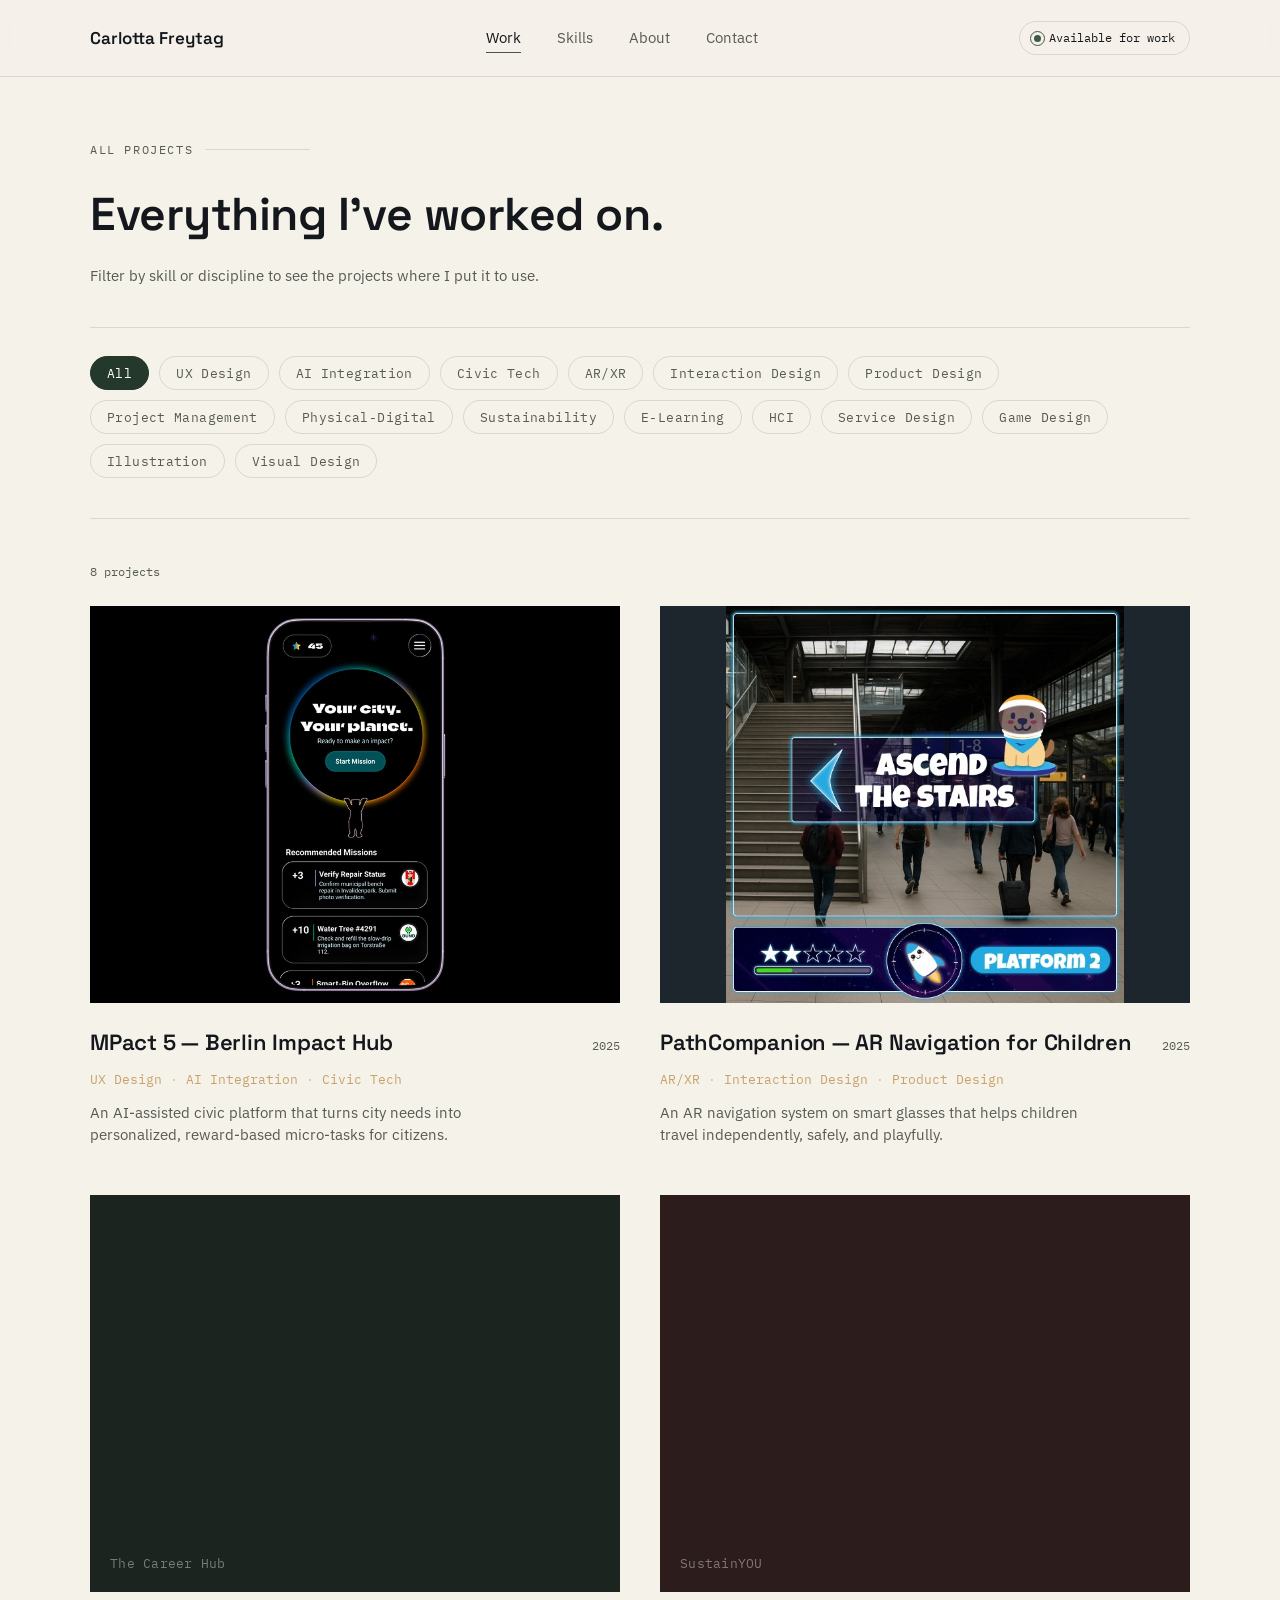
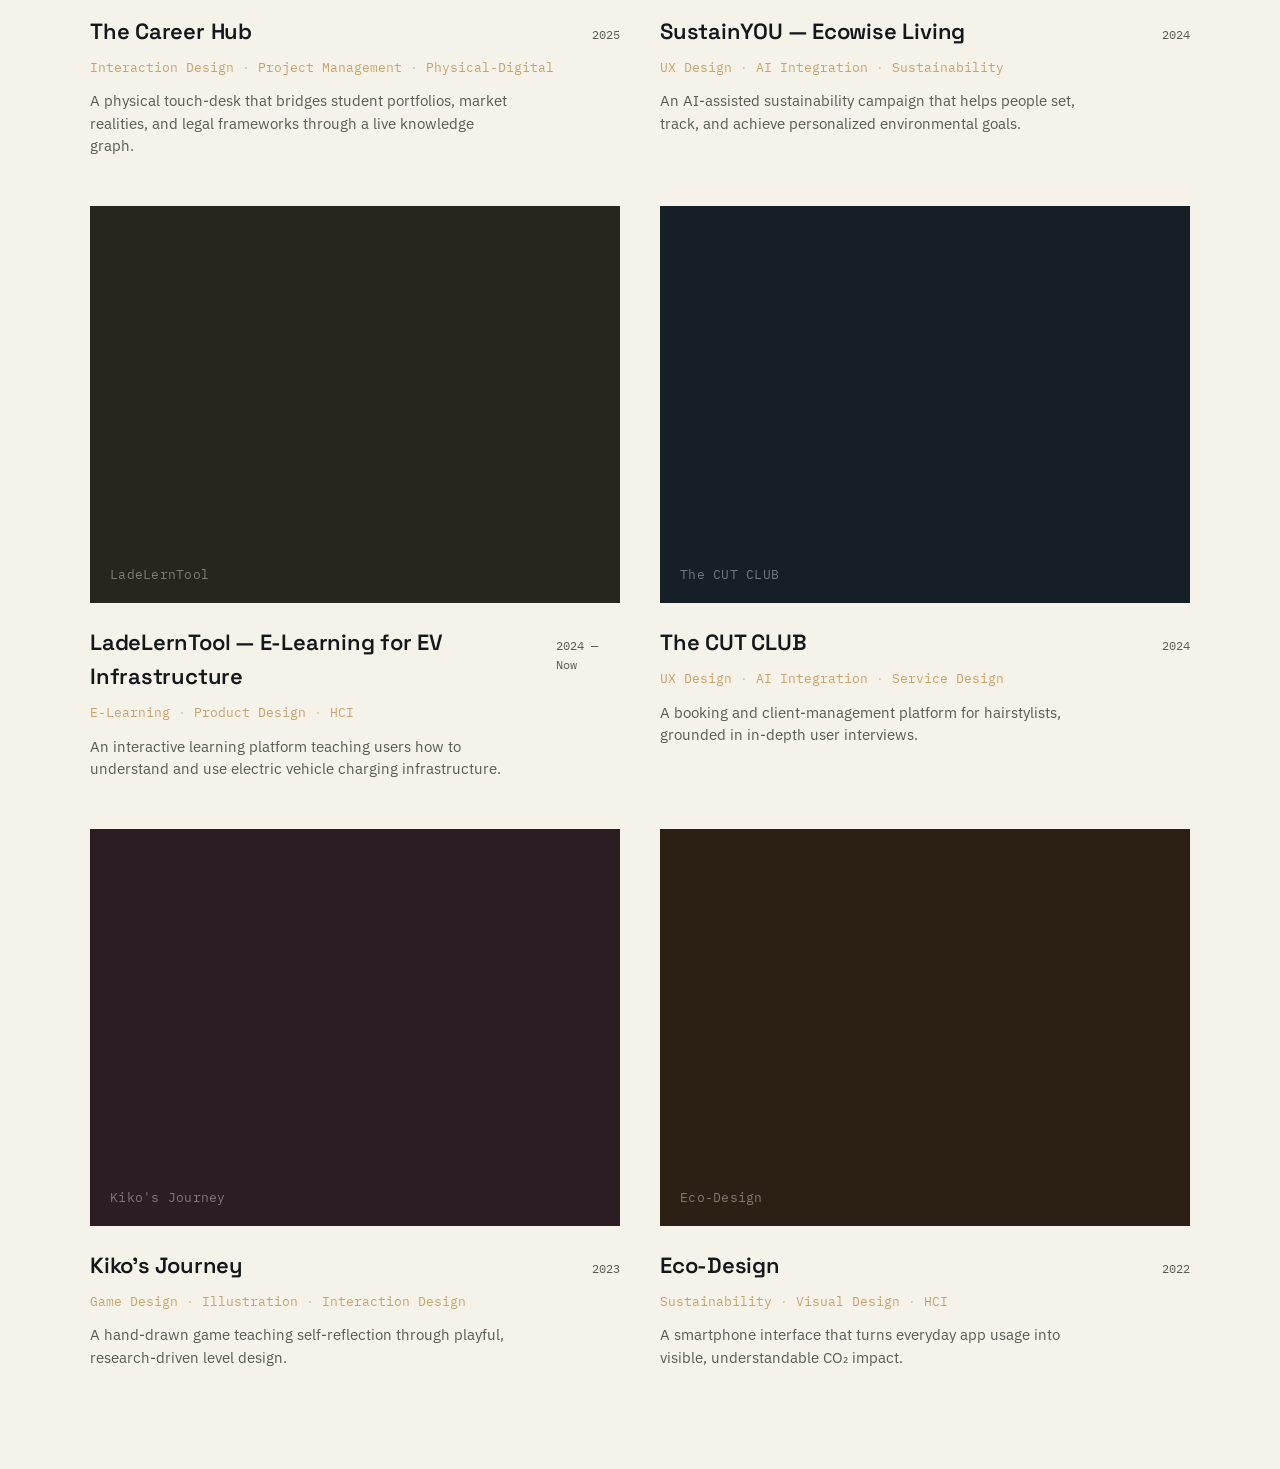
==== projects.html @ 336f1065 "Add files via upload" ====
<!DOCTYPE html>

<html lang="en">
<head>
<meta charset="utf-8"/>
<meta content="width=device-width, initial-scale=1.0" name="viewport"/>
<title>Carlotta Freytag — All Projects</title>
<link href="https://fonts.googleapis.com" rel="preconnect"/>
<link href="https://fonts.googleapis.com/css2?family=Space+Grotesk:wght@400;500;600;700&amp;family=IBM+Plex+Sans:wght@400;500;600&amp;family=IBM+Plex+Mono:wght@400;500&amp;display=swap" rel="stylesheet"/>
<link href="project-modal.css" rel="stylesheet"/>
<style>
  :root{
    --bg: #F5F2EA;
    --bg-alt: #EDE8DC;
    --ink: #14171B;
    --ink-soft: #565B54;
    --line: rgba(20,23,27,0.12);
    --moss: #3D5A45;
    --moss-deep: #24382B;
    --ochre: #C9A26B;
    --wrap: 1180px;
  }
  *{margin:0;padding:0;box-sizing:border-box;}
  html{scroll-behavior:smooth;}
  body{
    background:var(--bg); color:var(--ink);
    font-family:'IBM Plex Sans', sans-serif; font-size:16px; line-height:1.55;
    -webkit-font-smoothing:antialiased;
  }
  .wrap{max-width:var(--wrap); margin:0 auto; padding:0 40px;}
  h1,h2,h3{font-family:'Space Grotesk', sans-serif; letter-spacing:-0.01em;}
  a{color:inherit; text-decoration:none;}
  .eyebrow{
    font-family:'IBM Plex Mono', monospace; font-size:11.5px; letter-spacing:0.14em;
    text-transform:uppercase; color:var(--ink-soft); display:flex; align-items:center; gap:12px;
  }
  .eyebrow::after{content:""; flex:1; height:1px; background:var(--line);}

  header{position:sticky; top:0; z-index:50; background:rgba(245,242,234,0.86); backdrop-filter:blur(10px); border-bottom:1px solid var(--line);}
  nav.wrap{display:flex; align-items:center; justify-content:space-between; height:76px;}
  .logo{font-family:'Space Grotesk', sans-serif; font-weight:600; font-size:17px;}
  .nav-links{display:flex; gap:36px; font-size:14.5px; color:var(--ink-soft);}
  .nav-links a{position:relative; padding:4px 0;}
  .nav-links a.current{color:var(--ink);}
  .nav-links a:hover{color:var(--ink);}
  .nav-links a::after{content:""; position:absolute; left:0; bottom:0; width:0; height:1px; background:var(--moss); transition:width .25s ease;}
  .nav-links a:hover::after, .nav-links a.current::after{width:100%;}
  .badge{
    display:flex; align-items:center; gap:8px; font-family:'IBM Plex Mono', monospace; font-size:12px;
    border:1px solid var(--line); border-radius:999px; padding:7px 14px; transition:border-color .2s, background .2s;
  }
  .badge:hover{border-color:var(--moss); background:rgba(61,90,69,0.06);}
  .dot{width:7px; height:7px; border-radius:50%; background:var(--moss); position:relative;}
  .dot::after{content:""; position:absolute; inset:-4px; border-radius:50%; border:1px solid var(--moss); animation:pulse 2.4s ease-out infinite;}
  @keyframes pulse{0%{transform:scale(0.6); opacity:0.9;} 100%{transform:scale(2.1); opacity:0;}}

  .page-head{padding:64px 0 40px;}
  .page-head .eyebrow{margin-bottom:20px; max-width:220px;}
  .page-head h1{font-size:clamp(30px,4vw,46px); font-weight:600;}
  .page-head p{color:var(--ink-soft); font-size:15px; margin-top:14px; max-width:520px;}

  .filters{
    display:flex; flex-wrap:wrap; gap:10px; padding:28px 0 40px; border-top:1px solid var(--line); border-bottom:1px solid var(--line); margin-bottom:44px;
  }
  .filter-chip{
    font-family:'IBM Plex Mono', monospace; font-size:12.5px; letter-spacing:0.03em;
    padding:8px 16px; border:1px solid var(--line); border-radius:999px; cursor:pointer;
    color:var(--ink-soft); background:transparent; transition:all .2s;
  }
  .filter-chip:hover{border-color:var(--moss); color:var(--ink);}
  .filter-chip.active{background:var(--moss-deep); border-color:var(--moss-deep); color:#fff;}
  .results-count{font-family:'IBM Plex Mono', monospace; font-size:12px; color:var(--ink-soft); margin-bottom:24px;}

  .work-grid{display:grid; grid-template-columns:1fr 1fr; gap:48px 40px; margin-bottom:100px;}
  .work-card{background:var(--bg); padding:0; display:block; cursor:pointer; transition:opacity .25s, transform .25s;}
  .work-card:hover h3{color:var(--moss-deep);}
  .work-card.hidden{display:none;}
  .work-media{aspect-ratio:4/3; position:relative; overflow:hidden; background:var(--moss-deep);}
  .work-media span{position:absolute; left:20px; bottom:18px; font-family:'IBM Plex Mono', monospace; font-size:13px; color:rgba(255,255,255,0.4); letter-spacing:0.02em;}
  /* Shows a real image (tileImage in projects-data.js) instead of the flat
     gradient color block on a project card — see index.html
     for the fuller explanation of this pattern. */
  .work-media.has-image{background:#000;}
  .work-media.has-image img{width:100%; height:100%; object-fit:contain; display:block;}
  .g2 .work-media{background:#1c262c;}
  .g3 .work-media{background:#1c2420;}
  .g4 .work-media{background:#2c1c1c;}
  .g5 .work-media{background:#28261a;}
  .g6 .work-media{background:#151f26;}
  .g7 .work-media{background:#2c1c24;}
  .g8 .work-media{background:#2c2015;}
  .work-body{padding:22px 0 0;}
  .work-top{display:flex; justify-content:space-between; align-items:baseline; margin-bottom:10px;}
  .work-body h3{font-size:22px; font-weight:600; transition:color .2s;}
  .work-year{font-family:'IBM Plex Mono', monospace; font-size:12px; color:var(--ink-soft);}
  .tags-plain{font-family:'IBM Plex Mono', monospace; font-size:13px; margin-bottom:12px;}
  .tag-plain{background:none; border:none; padding:0; color:var(--ochre); cursor:pointer; font:inherit;}
  .tag-plain:hover{color:var(--moss-deep); text-decoration:underline;}
  .tag-sep{color:var(--ochre); opacity:0.6;}
  .work-body p{font-size:14.5px; color:var(--ink-soft); max-width:420px;}

  .empty-state{display:none; padding:60px 0 100px; text-align:center; color:var(--ink-soft); font-family:'IBM Plex Mono', monospace; font-size:13px;}
  .empty-state.show{display:block;}

  @media(max-width:900px){
    .work-grid{grid-template-columns:1fr;}
    .nav-links{display:none;}
  }
</style>
</head>
<body>
<header>
<nav class="wrap">
<a class="logo" href="index.html">Carlotta Freytag</a>
<div class="nav-links">
<a class="current" href="projects.html">Work</a>
<a href="index.html#skills">Skills</a>
<a href="index.html#about">About</a>
<a href="index.html#contact">Contact</a>
</div>
<a class="badge" href="mailto:charfreytag@gmail.com?subject=Let%27s%20work%20together"><span class="dot"></span> Available for work</a>
</nav>
</header>
<div class="wrap">
<div class="page-head">
<div class="eyebrow">All Projects</div>
<h1>Everything I've worked on.</h1>
<p>Filter by skill or discipline to see the projects where I put it to use.</p>
</div>
<div class="filters" id="filters">
<button class="filter-chip active" data-tag="all">All</button>
<!-- tag chips injected by script -->
</div>
<div class="results-count" id="resultsCount">8 projects</div>
<div class="work-grid" id="workGrid">
<div aria-haspopup="dialog" class="work-card" data-project="mpact-5" data-tags="UX Design,AI Integration,Civic Tech" role="button" tabindex="0">
<div class="work-media has-image"><img src="images/mpact5-title.jpg" alt="MPact 5 title screen"></div>
<div class="work-body">
<div class="work-top"><h3>MPact 5 — Berlin Impact Hub</h3><span class="work-year">2025</span></div>
<div class="tags-plain"><button class="tag-plain" onclick="event.stopPropagation(); selectTagFilter('UX Design')">UX Design</button><span class="tag-sep"> · </span><button class="tag-plain" onclick="event.stopPropagation(); selectTagFilter('AI Integration')">AI Integration</button><span class="tag-sep"> · </span><button class="tag-plain" onclick="event.stopPropagation(); selectTagFilter('Civic Tech')">Civic Tech</button></div>
<p>An AI-assisted civic platform that turns city needs into personalized, reward-based micro-tasks for citizens.</p>
</div>
</div>
<div aria-haspopup="dialog" class="work-card g2" data-project="pathcompanion" data-tags="AR/XR,Interaction Design,Product Design" role="button" tabindex="0">
<div class="work-media has-image"><img src="images/pathcompanion-ar-final.jpg" alt="PathCompanion AR guidance overlay"></div>
<div class="work-body">
<div class="work-top"><h3>PathCompanion — AR Navigation for Children</h3><span class="work-year">2025</span></div>
<div class="tags-plain"><button class="tag-plain" onclick="event.stopPropagation(); selectTagFilter('AR/XR')">AR/XR</button><span class="tag-sep"> · </span><button class="tag-plain" onclick="event.stopPropagation(); selectTagFilter('Interaction Design')">Interaction Design</button><span class="tag-sep"> · </span><button class="tag-plain" onclick="event.stopPropagation(); selectTagFilter('Product Design')">Product Design</button></div>
<p>An AR navigation system on smart glasses that helps children travel independently, safely, and playfully.</p>
</div>
</div>
<div aria-haspopup="dialog" class="work-card g3" data-project="career-hub" data-tags="Interaction Design,Project Management,Physical-Digital" role="button" tabindex="0">
<div class="work-media"><span>The Career Hub</span></div>
<div class="work-body">
<div class="work-top"><h3>The Career Hub</h3><span class="work-year">2025</span></div>
<div class="tags-plain"><button class="tag-plain" onclick="event.stopPropagation(); selectTagFilter('Interaction Design')">Interaction Design</button><span class="tag-sep"> · </span><button class="tag-plain" onclick="event.stopPropagation(); selectTagFilter('Project Management')">Project Management</button><span class="tag-sep"> · </span><button class="tag-plain" onclick="event.stopPropagation(); selectTagFilter('Physical-Digital')">Physical-Digital</button></div>
<p>A physical touch-desk that bridges student portfolios, market realities, and legal frameworks through a live knowledge graph.</p>
</div>
</div>
<div aria-haspopup="dialog" class="work-card g4" data-project="sustainyou" data-tags="UX Design,AI Integration,Sustainability" role="button" tabindex="0">
<div class="work-media"><span>SustainYOU</span></div>
<div class="work-body">
<div class="work-top"><h3>SustainYOU — Ecowise Living</h3><span class="work-year">2024</span></div>
<div class="tags-plain"><button class="tag-plain" onclick="event.stopPropagation(); selectTagFilter('UX Design')">UX Design</button><span class="tag-sep"> · </span><button class="tag-plain" onclick="event.stopPropagation(); selectTagFilter('AI Integration')">AI Integration</button><span class="tag-sep"> · </span><button class="tag-plain" onclick="event.stopPropagation(); selectTagFilter('Sustainability')">Sustainability</button></div>
<p>An AI-assisted sustainability campaign that helps people set, track, and achieve personalized environmental goals.</p>
</div>
</div>
<div aria-haspopup="dialog" class="work-card g5" data-project="ladelerntool" data-tags="E-Learning,Product Design,HCI" role="button" tabindex="0">
<div class="work-media"><span>LadeLernTool</span></div>
<div class="work-body">
<div class="work-top"><h3>LadeLernTool — E-Learning for EV Infrastructure</h3><span class="work-year">2024 — Now</span></div>
<div class="tags-plain"><button class="tag-plain" onclick="event.stopPropagation(); selectTagFilter('E-Learning')">E-Learning</button><span class="tag-sep"> · </span><button class="tag-plain" onclick="event.stopPropagation(); selectTagFilter('Product Design')">Product Design</button><span class="tag-sep"> · </span><button class="tag-plain" onclick="event.stopPropagation(); selectTagFilter('HCI')">HCI</button></div>
<p>An interactive learning platform teaching users how to understand and use electric vehicle charging infrastructure.</p>
</div>
</div>
<div aria-haspopup="dialog" class="work-card g6" data-project="the-cut-club" data-tags="UX Design,AI Integration,Service Design" role="button" tabindex="0">
<div class="work-media"><span>The CUT CLUB</span></div>
<div class="work-body">
<div class="work-top"><h3>The CUT CLUB</h3><span class="work-year">2024</span></div>
<div class="tags-plain"><button class="tag-plain" onclick="event.stopPropagation(); selectTagFilter('UX Design')">UX Design</button><span class="tag-sep"> · </span><button class="tag-plain" onclick="event.stopPropagation(); selectTagFilter('AI Integration')">AI Integration</button><span class="tag-sep"> · </span><button class="tag-plain" onclick="event.stopPropagation(); selectTagFilter('Service Design')">Service Design</button></div>
<p>A booking and client-management platform for hairstylists, grounded in in-depth user interviews.</p>
</div>
</div>
<div aria-haspopup="dialog" class="work-card g7" data-project="kikos-journey" data-tags="Game Design,Illustration,Interaction Design" role="button" tabindex="0">
<div class="work-media"><span>Kiko's Journey</span></div>
<div class="work-body">
<div class="work-top"><h3>Kiko's Journey</h3><span class="work-year">2023</span></div>
<div class="tags-plain"><button class="tag-plain" onclick="event.stopPropagation(); selectTagFilter('Game Design')">Game Design</button><span class="tag-sep"> · </span><button class="tag-plain" onclick="event.stopPropagation(); selectTagFilter('Illustration')">Illustration</button><span class="tag-sep"> · </span><button class="tag-plain" onclick="event.stopPropagation(); selectTagFilter('Interaction Design')">Interaction Design</button></div>
<p>A hand-drawn game teaching self-reflection through playful, research-driven level design.</p>
</div>
</div>
<div aria-haspopup="dialog" class="work-card g8" data-project="eco-design" data-tags="Sustainability,Visual Design,HCI" role="button" tabindex="0">
<div class="work-media"><span>Eco-Design</span></div>
<div class="work-body">
<div class="work-top"><h3>Eco-Design</h3><span class="work-year">2022</span></div>
<div class="tags-plain"><button class="tag-plain" onclick="event.stopPropagation(); selectTagFilter('Sustainability')">Sustainability</button><span class="tag-sep"> · </span><button class="tag-plain" onclick="event.stopPropagation(); selectTagFilter('Visual Design')">Visual Design</button><span class="tag-sep"> · </span><button class="tag-plain" onclick="event.stopPropagation(); selectTagFilter('HCI')">HCI</button></div>
<p>A smartphone interface that turns everyday app usage into visible, understandable CO₂ impact.</p>
</div>
</div>
</div>
<div class="empty-state" id="emptyState">No projects match this filter yet.</div>
</div>
<div class="modal-overlay" id="modalOverlay">
<div aria-labelledby="modalTitle" aria-modal="true" class="modal" id="modalPanel" role="dialog">
<button aria-label="Close project details" class="modal-close" id="modalClose">✕</button>
<div class="modal-gallery" id="modalGallery"></div>
<div class="modal-body" id="modalBody"></div>
</div>
</div>
<script>
  const cards = Array.from(document.querySelectorAll('.work-card'));
  const filtersEl = document.getElementById('filters');
  const resultsCount = document.getElementById('resultsCount');
  const emptyState = document.getElementById('emptyState');

  // Build unique, ordered tag list from the cards themselves
  const allTags = [];
  cards.forEach(c=>{
    c.dataset.tags.split(',').forEach(t=>{
      if(!allTags.includes(t)) allTags.push(t);
    });
  });
  allTags.forEach(tag=>{
    const btn = document.createElement('button');
    btn.className = 'filter-chip';
    btn.dataset.tag = tag;
    btn.textContent = tag;
    filtersEl.appendChild(btn);
  });

  function applyFilter(tag){
    let visible = 0;
    cards.forEach(c=>{
      const tags = c.dataset.tags.split(',');
      const show = tag === 'all' || tags.includes(tag);
      c.classList.toggle('hidden', !show);
      if(show) visible++;
    });
    resultsCount.textContent = `${visible} project${visible !== 1 ? 's' : ''}`;
    emptyState.classList.toggle('show', visible === 0);

    document.querySelectorAll('.filter-chip').forEach(chip=>{
      chip.classList.toggle('active', chip.dataset.tag === tag);
    });
  }

  function updateUrlForTag(tag){
    const url = new URL(window.location);
    if(tag === 'all'){ url.searchParams.delete('tag'); }
    else{ url.searchParams.set('tag', tag); }
    history.replaceState(null, '', url);
  }

  // Lets a tag pill inside a project card apply the same filter as the chip row above.
  function selectTagFilter(tag){
    applyFilter(tag);
    updateUrlForTag(tag);
    document.getElementById('filters').scrollIntoView({behavior:'smooth', block:'center'});
  }

  filtersEl.addEventListener('click', (e)=>{
    const chip = e.target.closest('.filter-chip');
    if(!chip) return;
    applyFilter(chip.dataset.tag);
    updateUrlForTag(chip.dataset.tag);
  });

  // Read ?tag= from URL on load
  const params = new URLSearchParams(window.location.search);
  const initialTag = params.get('tag');
  const matched = initialTag && allTags.includes(initialTag);
  applyFilter(matched ? initialTag : 'all');
</script>
<script src="projects-data.js"></script>
<script src="project-modal.js"></script>
</body>
</html>
---- project-modal.css ----
/* Project case-study modal — shared across pages */

.work-card{position:relative;}
.work-card:focus-visible{outline:2px solid var(--moss); outline-offset:3px;}
.tag-link{
  font-size:11.5px; font-family:'IBM Plex Mono', monospace;
  padding:3px 9px; border:1px solid var(--line); border-radius:999px;
  color:var(--ink-soft); background:none; cursor:pointer; transition:border-color .2s, color .2s;
}
.tag-link:hover{border-color:var(--moss); color:var(--moss-deep);}

.modal-overlay{
  position:fixed; inset:0; z-index:300;
  background:rgba(18,20,17,0.55);
  backdrop-filter:blur(6px);
  display:none; align-items:flex-start; justify-content:center;
  padding:64px 24px;
  overflow-y:auto;
}
.modal-overlay.open{display:flex;}
body.modal-locked{overflow:hidden;}

.modal{
  background:var(--bg, #F5F2EA);
  width:100%; max-width:760px;
  border-radius:3px;
  position:relative;
  box-shadow:0 30px 80px rgba(0,0,0,0.35);
  animation:modalIn .28s cubic-bezier(.2,.8,.3,1);
}
@keyframes modalIn{
  from{opacity:0; transform:translateY(14px) scale(.98);}
  to{opacity:1; transform:translateY(0) scale(1);}
}

.modal-close{
  position:absolute; top:18px; right:18px; z-index:5;
  width:36px; height:36px; border-radius:50%;
  background:rgba(255,255,255,0.9); border:1px solid var(--line);
  font-family:'IBM Plex Mono', monospace; font-size:16px; line-height:1;
  cursor:pointer; display:flex; align-items:center; justify-content:center;
  color:var(--ink); transition:background .2s, transform .2s;
}
.modal-close:hover{background:#fff; transform:rotate(90deg);}

.modal-gallery{
  display:grid; grid-template-columns:1.4fr 1fr; grid-template-rows:1fr 1fr; gap:2px;
  height:280px; overflow:hidden; border-radius:3px 3px 0 0;
}
.modal-gallery .g-tile{
  position:relative; grid-row:1 / span 2;
  background:linear-gradient(135deg, var(--moss) 0%, var(--moss-deep) 100%);
}
.modal-gallery .g-tile:nth-child(2){grid-row:1; grid-column:2;}
.modal-gallery .g-tile:nth-child(3){grid-row:2; grid-column:2;}
.modal-gallery .g-tile span{
  position:absolute; left:14px; bottom:12px;
  font-family:'IBM Plex Mono', monospace; font-size:11px; color:rgba(255,255,255,0.8);
}
.modal-gallery .g-tile img{
  width:100%; height:100%; object-fit:cover; display:block;
}
.modal.g1 .g-tile{background:linear-gradient(135deg, var(--moss) 0%, var(--moss-deep) 100%);}
.modal.g2 .g-tile{background:linear-gradient(135deg,#8a7658,#3a3126);}
.modal.g3 .g-tile{background:linear-gradient(135deg,#4a5d6b,#1c262c);}
.modal.g4 .g-tile{background:linear-gradient(135deg,#6b4a4a,#2c1c1c);}
.modal.g5 .g-tile{background:linear-gradient(135deg,#5c5638,#28261a);}
.modal.g6 .g-tile{background:linear-gradient(135deg,#3d5a70,#151f26);}
.modal.g7 .g-tile{background:linear-gradient(135deg,#6b4a5c,#2c1c24);}
.modal.g8 .g-tile{background:linear-gradient(135deg,#7a5a3a,#2c2015);}
.modal.g2 .g-tile:nth-child(2){background:linear-gradient(135deg,#6f5c46,#3a3126);}
.modal.g3 .g-tile:nth-child(2){background:linear-gradient(135deg,#394852,#1c262c);}
.modal.g4 .g-tile:nth-child(2){background:linear-gradient(135deg,#573b3b,#2c1c1c);}
.modal.g5 .g-tile:nth-child(2){background:linear-gradient(135deg,#494432,#28261a);}
.modal.g6 .g-tile:nth-child(2){background:linear-gradient(135deg,#31485a,#151f26);}
.modal.g7 .g-tile:nth-child(2){background:linear-gradient(135deg,#573b4a,#2c1c24);}
.modal.g8 .g-tile:nth-child(2){background:linear-gradient(135deg,#654a2e,#2c2015);}

/* Carousel of finished-project images (used instead of the gradient tiles
   when a project has real galleryImages). */
.modal-gallery.is-carousel{display:block; position:relative; overflow:hidden; background:#0d0f0c;}
.modal-gallery.is-carousel .carousel-track{
  display:flex; height:100%; transition:transform .35s ease;
}
.modal-gallery.is-carousel .carousel-slide{
  flex:0 0 100%; height:100%; display:flex; align-items:center; justify-content:center;
}
.modal-gallery.is-carousel .carousel-slide img{
  max-width:100%; max-height:100%; object-fit:contain;
}
.carousel-btn{
  position:absolute; top:50%; transform:translateY(-50%); z-index:5;
  width:36px; height:36px; border-radius:50%; border:none; cursor:pointer;
  background:rgba(255,255,255,0.85); color:var(--ink); font-size:18px; line-height:1;
  display:flex; align-items:center; justify-content:center; transition:background .2s;
}
.carousel-btn:hover{background:#fff;}
.carousel-btn.prev{left:14px;}
.carousel-btn.next{right:14px;}
.carousel-dots{
  position:absolute; bottom:14px; left:50%; transform:translateX(-50%); z-index:5;
  display:flex; gap:6px;
}
.carousel-dot{
  width:7px; height:7px; border-radius:50%; border:none; padding:0; cursor:pointer;
  background:rgba(255,255,255,0.4);
}
.carousel-dot.active{background:#fff;}

.modal-body{padding:36px 40px 44px;}
.modal-meta{display:flex; justify-content:space-between; align-items:flex-start; gap:20px; margin-bottom:14px; flex-wrap:wrap;}
.modal-tags{display:flex; gap:8px; flex-wrap:wrap; margin-bottom:16px;}
.modal-tags .tag{
  font-size:11.5px; font-family:'IBM Plex Mono', monospace;
  padding:3px 9px; border:1px solid var(--line); border-radius:999px; color:var(--ink-soft);
}
.modal-body h2{font-family:'Space Grotesk', sans-serif; font-size:26px; font-weight:600; margin-bottom:10px;}
.modal-date{font-family:'IBM Plex Mono', monospace; font-size:12px; color:var(--ink-soft); white-space:nowrap; padding-top:4px;}
.modal-brief{font-size:15px; color:var(--ink-soft); max-width:560px; margin-bottom:22px;}
.modal-live{
  display:inline-flex; align-items:center; gap:8px;
  font-family:'IBM Plex Mono', monospace; font-size:13px; color:#fff;
  background:var(--ink); padding:10px 18px; border-radius:4px;
  margin-bottom:30px; transition:background .2s;
}
.modal-live:hover{background:#000;}

.modal-divider{height:1px; background:var(--line); margin:30px 0;}

.modal-tabs .tabs{display:flex; gap:28px; border-bottom:1px solid var(--line); margin-bottom:26px;}
.modal-tabs .tab-btn{
  font-family:'IBM Plex Mono', monospace; font-size:12.5px; letter-spacing:0.08em;
  text-transform:uppercase; color:var(--ink-soft); padding-bottom:14px;
  border:none; background:none; cursor:pointer; position:relative;
}
.modal-tabs .tab-btn.active{color:var(--ink);}
.modal-tabs .tab-btn.active::after{
  content:""; position:absolute; left:0; right:0; bottom:-1px; height:2px; background:var(--moss);
}
.modal-tabs .tab-panel{display:none;}
.modal-tabs .tab-panel.active{display:block;}

.modal-section{margin-bottom:0;}
.modal-section h3{
  font-family:'IBM Plex Mono', monospace; font-size:12px; letter-spacing:0.1em; text-transform:uppercase;
  color:var(--moss-deep); margin-bottom:10px;
}
.modal-section p{font-size:14.5px; color:var(--ink); line-height:1.65; max-width:600px;}
.modal-img-placeholder{
  margin-top:16px; height:200px; border-radius:3px; position:relative; overflow:hidden;
  background:repeating-linear-gradient(135deg, var(--bg-alt, #EDE8DC), var(--bg-alt, #EDE8DC) 10px, rgba(20,23,27,0.04) 10px, rgba(20,23,27,0.04) 20px);
  border:1px dashed var(--line);
}
.modal-img-placeholder span{
  position:absolute; inset:0; display:flex; align-items:center; justify-content:center;
  font-family:'IBM Plex Mono', monospace; font-size:11.5px; color:var(--ink-soft);
}
/* Real screenshots inside a case-study section (set via `images: [...]` in
   projects-data.js). Falls back to .modal-img-placeholder (below) if a
   section only has the old text-caption `image` field instead. */
.modal-img-grid{
  margin-top:18px; display:flex; flex-wrap:wrap; gap:12px;
}
.modal-img-grid img{
  max-height:320px; max-width:100%; border-radius:3px; border:1px solid var(--line);
  object-fit:contain; background:var(--bg-alt, #EDE8DC);
}
/* Sub-sections inside a tab that uses `stages: [...]` in projects-data.js
   (e.g. Process → Empathize/Define/Ideate/Prototype/Test). Each stage gets
   its own spaced-out block with a heading, text, optional bullet list
   (.modal-list, from `stage.list`), and optional images. */
.modal-stage{margin-bottom:34px;}
.modal-stage:last-child{margin-bottom:0;}
.modal-stage-intro{margin-bottom:28px;}
.modal-list{margin:14px 0 0; padding-left:20px;}
.modal-list li{font-size:14.5px; color:var(--ink); line-height:1.65; margin-bottom:10px;}
.modal-list li strong{color:var(--moss-deep); font-weight:600;}

@media(max-width:640px){
  .modal-overlay{padding:0;}
  .modal{max-width:100%; min-height:100vh; border-radius:0;}
  .modal-gallery{height:200px;}
  .modal-body{padding:28px 22px 40px;}
  .modal-body h2{font-size:22px;}
}
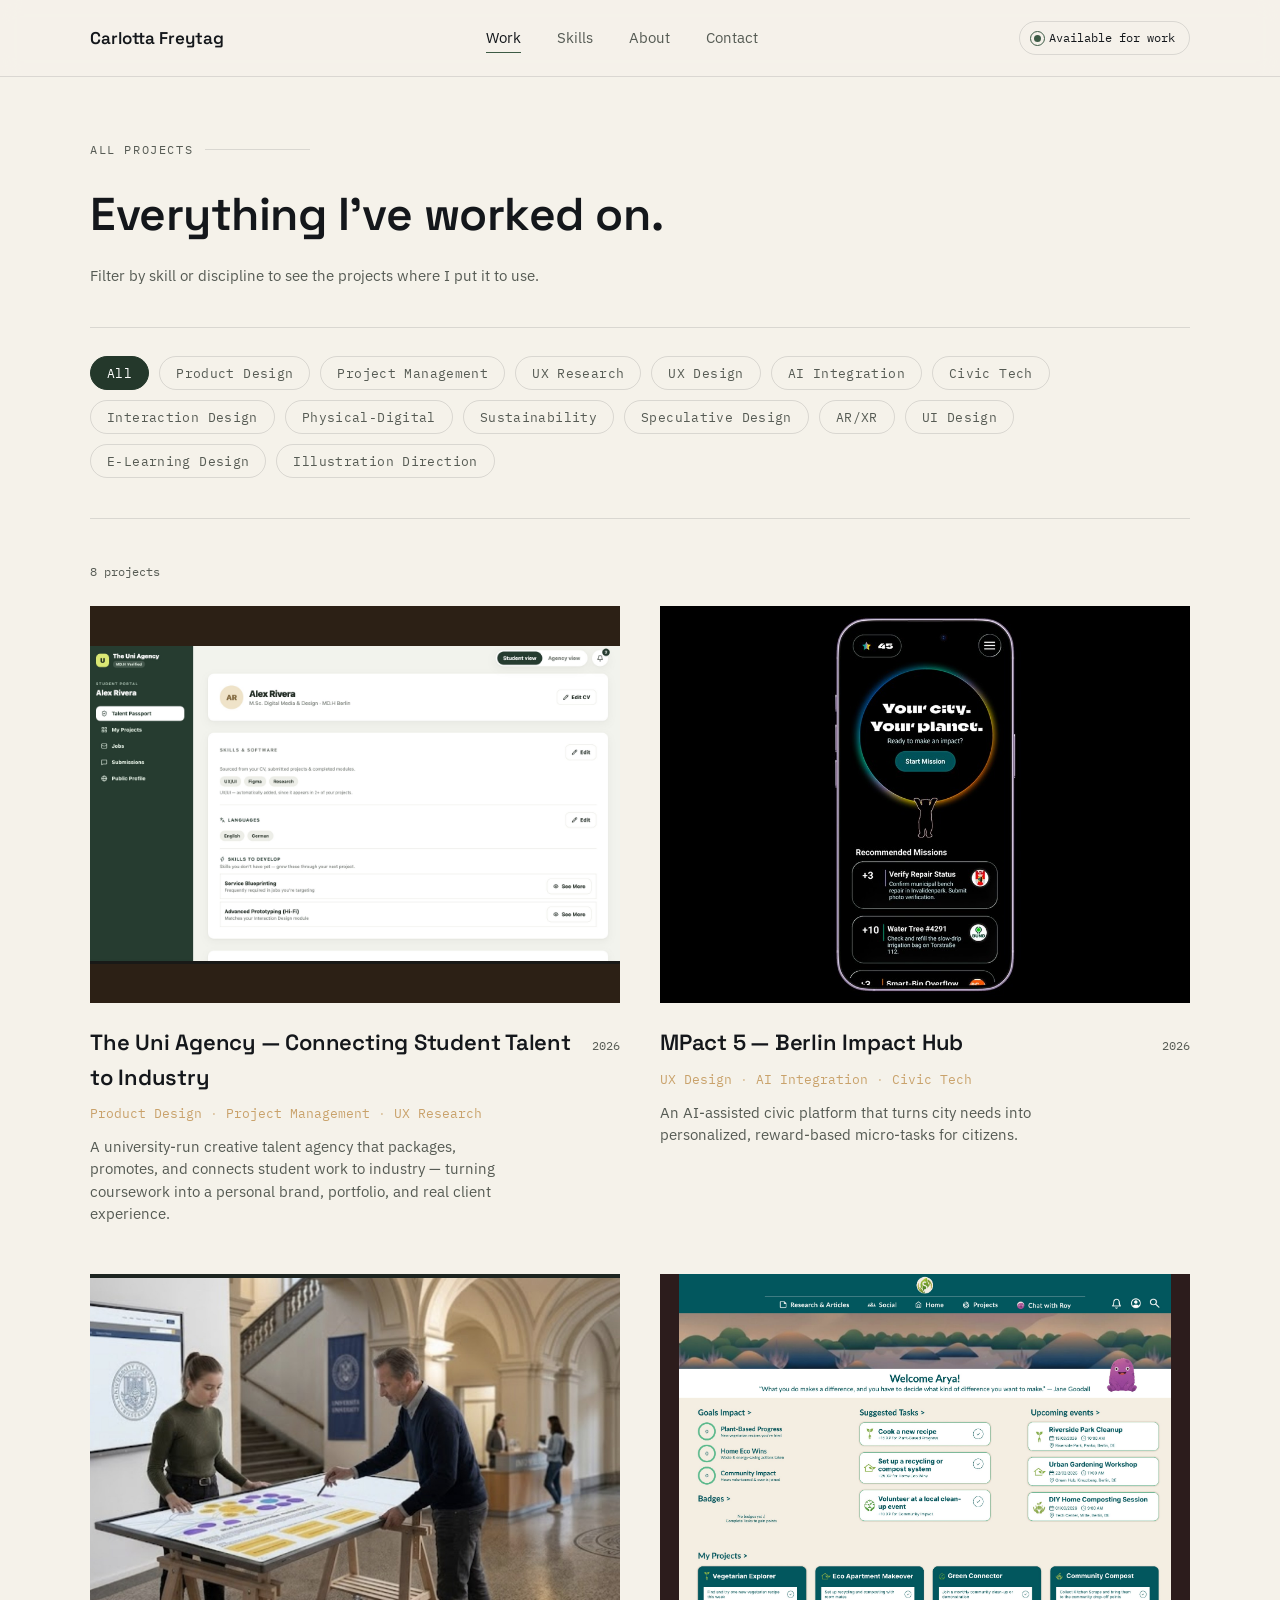
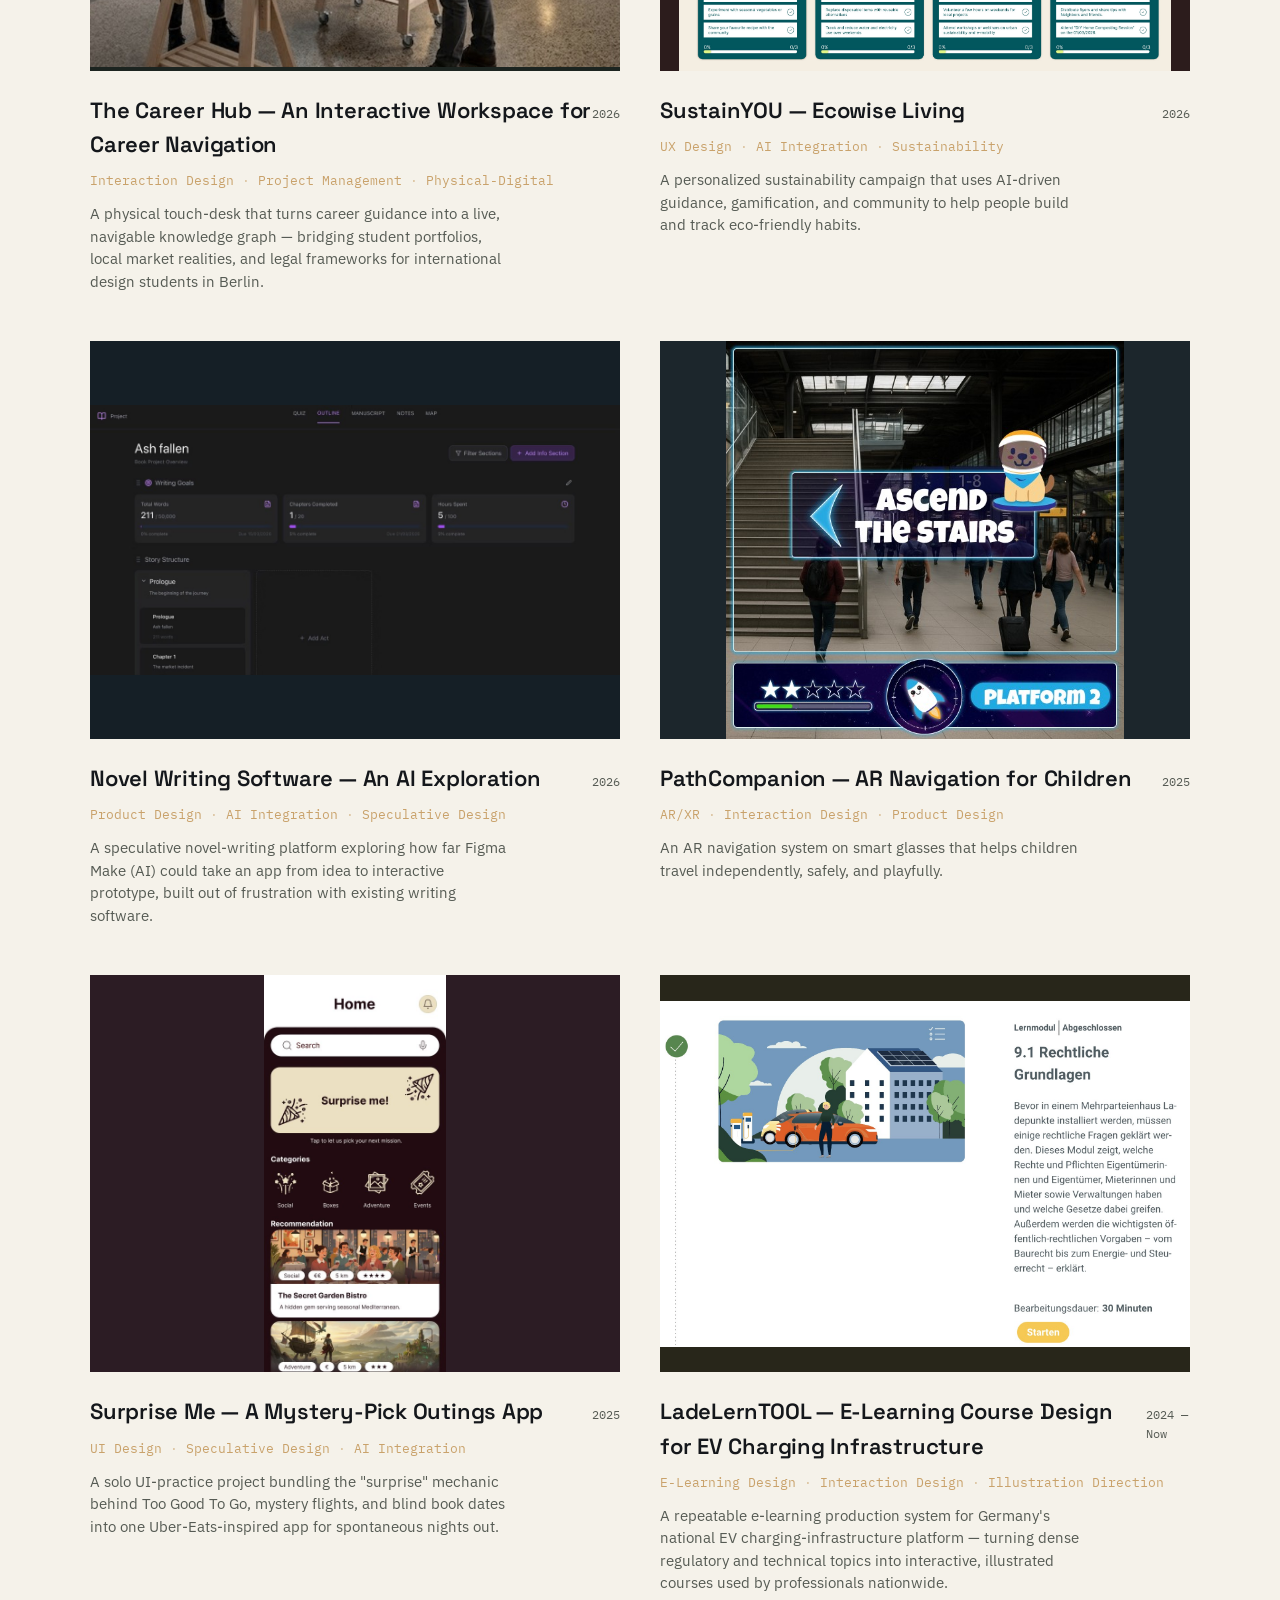
==== commit b7aed693: "Add files via upload" ====
--- a/projects.html
+++ b/projects.html
@@ -133,12 +133,44 @@
 </div>
 <div class="results-count" id="resultsCount">8 projects</div>
 <div class="work-grid" id="workGrid">
+<div aria-haspopup="dialog" class="work-card g8" data-project="uni-agency" data-tags="Product Design,Project Management,UX Research" role="button" tabindex="0">
+<div class="work-media has-image"><img src="images/uni-agency-final-talent-passport.jpg" alt="Student Talent Passport with skills, languages, and skills to develop"></div>
+<div class="work-body">
+<div class="work-top"><h3>The Uni Agency — Connecting Student Talent to Industry</h3><span class="work-year">2026</span></div>
+<div class="tags-plain"><button class="tag-plain" onclick="event.stopPropagation(); selectTagFilter('Product Design')">Product Design</button><span class="tag-sep"> · </span><button class="tag-plain" onclick="event.stopPropagation(); selectTagFilter('Project Management')">Project Management</button><span class="tag-sep"> · </span><button class="tag-plain" onclick="event.stopPropagation(); selectTagFilter('UX Research')">UX Research</button></div>
+<p>A university-run creative talent agency that packages, promotes, and connects student work to industry — turning coursework into a personal brand, portfolio, and real client experience.</p>
+</div>
+</div>
 <div aria-haspopup="dialog" class="work-card" data-project="mpact-5" data-tags="UX Design,AI Integration,Civic Tech" role="button" tabindex="0">
 <div class="work-media has-image"><img src="images/mpact5-title.jpg" alt="MPact 5 title screen"></div>
 <div class="work-body">
-<div class="work-top"><h3>MPact 5 — Berlin Impact Hub</h3><span class="work-year">2025</span></div>
+<div class="work-top"><h3>MPact 5 — Berlin Impact Hub</h3><span class="work-year">2026</span></div>
 <div class="tags-plain"><button class="tag-plain" onclick="event.stopPropagation(); selectTagFilter('UX Design')">UX Design</button><span class="tag-sep"> · </span><button class="tag-plain" onclick="event.stopPropagation(); selectTagFilter('AI Integration')">AI Integration</button><span class="tag-sep"> · </span><button class="tag-plain" onclick="event.stopPropagation(); selectTagFilter('Civic Tech')">Civic Tech</button></div>
 <p>An AI-assisted civic platform that turns city needs into personalized, reward-based micro-tasks for citizens.</p>
+</div>
+</div>
+<div aria-haspopup="dialog" class="work-card g3" data-project="career-hub" data-tags="Interaction Design,Project Management,Physical-Digital" role="button" tabindex="0">
+<div class="work-media has-image"><img src="images/career-hub-desk-hero.jpg" alt="The Career Hub touch-desk in use in a university lobby"></div>
+<div class="work-body">
+<div class="work-top"><h3>The Career Hub — An Interactive Workspace for Career Navigation</h3><span class="work-year">2026</span></div>
+<div class="tags-plain"><button class="tag-plain" onclick="event.stopPropagation(); selectTagFilter('Interaction Design')">Interaction Design</button><span class="tag-sep"> · </span><button class="tag-plain" onclick="event.stopPropagation(); selectTagFilter('Project Management')">Project Management</button><span class="tag-sep"> · </span><button class="tag-plain" onclick="event.stopPropagation(); selectTagFilter('Physical-Digital')">Physical-Digital</button></div>
+<p>A physical touch-desk that turns career guidance into a live, navigable knowledge graph — bridging student portfolios, local market realities, and legal frameworks for international design students in Berlin.</p>
+</div>
+</div>
+<div aria-haspopup="dialog" class="work-card g4" data-project="sustainyou" data-tags="UX Design,AI Integration,Sustainability" role="button" tabindex="0">
+<div class="work-media has-image"><img src="images/sustainyou-dashboard.jpg" alt="SustainYOU home dashboard"></div>
+<div class="work-body">
+<div class="work-top"><h3>SustainYOU — Ecowise Living</h3><span class="work-year">2026</span></div>
+<div class="tags-plain"><button class="tag-plain" onclick="event.stopPropagation(); selectTagFilter('UX Design')">UX Design</button><span class="tag-sep"> · </span><button class="tag-plain" onclick="event.stopPropagation(); selectTagFilter('AI Integration')">AI Integration</button><span class="tag-sep"> · </span><button class="tag-plain" onclick="event.stopPropagation(); selectTagFilter('Sustainability')">Sustainability</button></div>
+<p>A personalized sustainability campaign that uses AI-driven guidance, gamification, and community to help people build and track eco-friendly habits.</p>
+</div>
+</div>
+<div aria-haspopup="dialog" class="work-card g6" data-project="novel-writing-software" data-tags="Product Design,AI Integration,Speculative Design" role="button" tabindex="0">
+<div class="work-media has-image"><img src="images/novel-writing-outline.jpg" alt="Book project overview with writing goals and story structure"></div>
+<div class="work-body">
+<div class="work-top"><h3>Novel Writing Software — An AI Exploration</h3><span class="work-year">2026</span></div>
+<div class="tags-plain"><button class="tag-plain" onclick="event.stopPropagation(); selectTagFilter('Product Design')">Product Design</button><span class="tag-sep"> · </span><button class="tag-plain" onclick="event.stopPropagation(); selectTagFilter('AI Integration')">AI Integration</button><span class="tag-sep"> · </span><button class="tag-plain" onclick="event.stopPropagation(); selectTagFilter('Speculative Design')">Speculative Design</button></div>
+<p>A speculative novel-writing platform exploring how far Figma Make (AI) could take an app from idea to interactive prototype, built out of frustration with existing writing software.</p>
 </div>
 </div>
 <div aria-haspopup="dialog" class="work-card g2" data-project="pathcompanion" data-tags="AR/XR,Interaction Design,Product Design" role="button" tabindex="0">
@@ -149,55 +181,24 @@
 <p>An AR navigation system on smart glasses that helps children travel independently, safely, and playfully.</p>
 </div>
 </div>
-<div aria-haspopup="dialog" class="work-card g3" data-project="career-hub" data-tags="Interaction Design,Project Management,Physical-Digital" role="button" tabindex="0">
-<div class="work-media"><span>The Career Hub</span></div>
-<div class="work-body">
-<div class="work-top"><h3>The Career Hub</h3><span class="work-year">2025</span></div>
-<div class="tags-plain"><button class="tag-plain" onclick="event.stopPropagation(); selectTagFilter('Interaction Design')">Interaction Design</button><span class="tag-sep"> · </span><button class="tag-plain" onclick="event.stopPropagation(); selectTagFilter('Project Management')">Project Management</button><span class="tag-sep"> · </span><button class="tag-plain" onclick="event.stopPropagation(); selectTagFilter('Physical-Digital')">Physical-Digital</button></div>
-<p>A physical touch-desk that bridges student portfolios, market realities, and legal frameworks through a live knowledge graph.</p>
-</div>
-</div>
-<div aria-haspopup="dialog" class="work-card g4" data-project="sustainyou" data-tags="UX Design,AI Integration,Sustainability" role="button" tabindex="0">
-<div class="work-media"><span>SustainYOU</span></div>
-<div class="work-body">
-<div class="work-top"><h3>SustainYOU — Ecowise Living</h3><span class="work-year">2024</span></div>
-<div class="tags-plain"><button class="tag-plain" onclick="event.stopPropagation(); selectTagFilter('UX Design')">UX Design</button><span class="tag-sep"> · </span><button class="tag-plain" onclick="event.stopPropagation(); selectTagFilter('AI Integration')">AI Integration</button><span class="tag-sep"> · </span><button class="tag-plain" onclick="event.stopPropagation(); selectTagFilter('Sustainability')">Sustainability</button></div>
-<p>An AI-assisted sustainability campaign that helps people set, track, and achieve personalized environmental goals.</p>
-</div>
-</div>
-<div aria-haspopup="dialog" class="work-card g5" data-project="ladelerntool" data-tags="E-Learning,Product Design,HCI" role="button" tabindex="0">
-<div class="work-media"><span>LadeLernTool</span></div>
-<div class="work-body">
-<div class="work-top"><h3>LadeLernTool — E-Learning for EV Infrastructure</h3><span class="work-year">2024 — Now</span></div>
-<div class="tags-plain"><button class="tag-plain" onclick="event.stopPropagation(); selectTagFilter('E-Learning')">E-Learning</button><span class="tag-sep"> · </span><button class="tag-plain" onclick="event.stopPropagation(); selectTagFilter('Product Design')">Product Design</button><span class="tag-sep"> · </span><button class="tag-plain" onclick="event.stopPropagation(); selectTagFilter('HCI')">HCI</button></div>
-<p>An interactive learning platform teaching users how to understand and use electric vehicle charging infrastructure.</p>
-</div>
-</div>
-<div aria-haspopup="dialog" class="work-card g6" data-project="the-cut-club" data-tags="UX Design,AI Integration,Service Design" role="button" tabindex="0">
-<div class="work-media"><span>The CUT CLUB</span></div>
-<div class="work-body">
-<div class="work-top"><h3>The CUT CLUB</h3><span class="work-year">2024</span></div>
-<div class="tags-plain"><button class="tag-plain" onclick="event.stopPropagation(); selectTagFilter('UX Design')">UX Design</button><span class="tag-sep"> · </span><button class="tag-plain" onclick="event.stopPropagation(); selectTagFilter('AI Integration')">AI Integration</button><span class="tag-sep"> · </span><button class="tag-plain" onclick="event.stopPropagation(); selectTagFilter('Service Design')">Service Design</button></div>
-<p>A booking and client-management platform for hairstylists, grounded in in-depth user interviews.</p>
-</div>
-</div>
-<div aria-haspopup="dialog" class="work-card g7" data-project="kikos-journey" data-tags="Game Design,Illustration,Interaction Design" role="button" tabindex="0">
-<div class="work-media"><span>Kiko's Journey</span></div>
-<div class="work-body">
-<div class="work-top"><h3>Kiko's Journey</h3><span class="work-year">2023</span></div>
-<div class="tags-plain"><button class="tag-plain" onclick="event.stopPropagation(); selectTagFilter('Game Design')">Game Design</button><span class="tag-sep"> · </span><button class="tag-plain" onclick="event.stopPropagation(); selectTagFilter('Illustration')">Illustration</button><span class="tag-sep"> · </span><button class="tag-plain" onclick="event.stopPropagation(); selectTagFilter('Interaction Design')">Interaction Design</button></div>
-<p>A hand-drawn game teaching self-reflection through playful, research-driven level design.</p>
-</div>
-</div>
-<div aria-haspopup="dialog" class="work-card g8" data-project="eco-design" data-tags="Sustainability,Visual Design,HCI" role="button" tabindex="0">
-<div class="work-media"><span>Eco-Design</span></div>
-<div class="work-body">
-<div class="work-top"><h3>Eco-Design</h3><span class="work-year">2022</span></div>
-<div class="tags-plain"><button class="tag-plain" onclick="event.stopPropagation(); selectTagFilter('Sustainability')">Sustainability</button><span class="tag-sep"> · </span><button class="tag-plain" onclick="event.stopPropagation(); selectTagFilter('Visual Design')">Visual Design</button><span class="tag-sep"> · </span><button class="tag-plain" onclick="event.stopPropagation(); selectTagFilter('HCI')">HCI</button></div>
-<p>A smartphone interface that turns everyday app usage into visible, understandable CO₂ impact.</p>
-</div>
-</div>
-</div>
+<div aria-haspopup="dialog" class="work-card g7" data-project="surprise-me" data-tags="UI Design,Speculative Design,AI Integration" role="button" tabindex="0">
+<div class="work-media has-image"><img src="images/surprise-me-home.jpg" alt="Home screen with the Surprise me! call to action and category shortcuts"></div>
+<div class="work-body">
+<div class="work-top"><h3>Surprise Me — A Mystery-Pick Outings App</h3><span class="work-year">2025</span></div>
+<div class="tags-plain"><button class="tag-plain" onclick="event.stopPropagation(); selectTagFilter('UI Design')">UI Design</button><span class="tag-sep"> · </span><button class="tag-plain" onclick="event.stopPropagation(); selectTagFilter('Speculative Design')">Speculative Design</button><span class="tag-sep"> · </span><button class="tag-plain" onclick="event.stopPropagation(); selectTagFilter('AI Integration')">AI Integration</button></div>
+<p>A solo UI-practice project bundling the "surprise" mechanic behind Too Good To Go, mystery flights, and blind book dates into one Uber-Eats-inspired app for spontaneous nights out.</p>
+</div>
+</div>
+<div aria-haspopup="dialog" class="work-card g5" data-project="ladelerntool" data-tags="E-Learning Design,Interaction Design,Illustration Direction" role="button" tabindex="0">
+<div class="work-media has-image"><img src="images/ladelerntool-mehrparteien-module-rechtliche-grundlagen.jpg" alt="Legal-basics module for the Charging at Multi-Party Buildings course"></div>
+<div class="work-body">
+<div class="work-top"><h3>LadeLernTOOL — E-Learning Course Design for EV Charging Infrastructure</h3><span class="work-year">2024 — Now</span></div>
+<div class="tags-plain"><button class="tag-plain" onclick="event.stopPropagation(); selectTagFilter('E-Learning Design')">E-Learning Design</button><span class="tag-sep"> · </span><button class="tag-plain" onclick="event.stopPropagation(); selectTagFilter('Interaction Design')">Interaction Design</button><span class="tag-sep"> · </span><button class="tag-plain" onclick="event.stopPropagation(); selectTagFilter('Illustration Direction')">Illustration Direction</button></div>
+<p>A repeatable e-learning production system for Germany's national EV charging-infrastructure platform — turning dense regulatory and technical topics into interactive, illustrated courses used by professionals nationwide.</p>
+</div>
+</div>
+</div>
+
 <div class="empty-state" id="emptyState">No projects match this filter yet.</div>
 </div>
 <div class="modal-overlay" id="modalOverlay">
